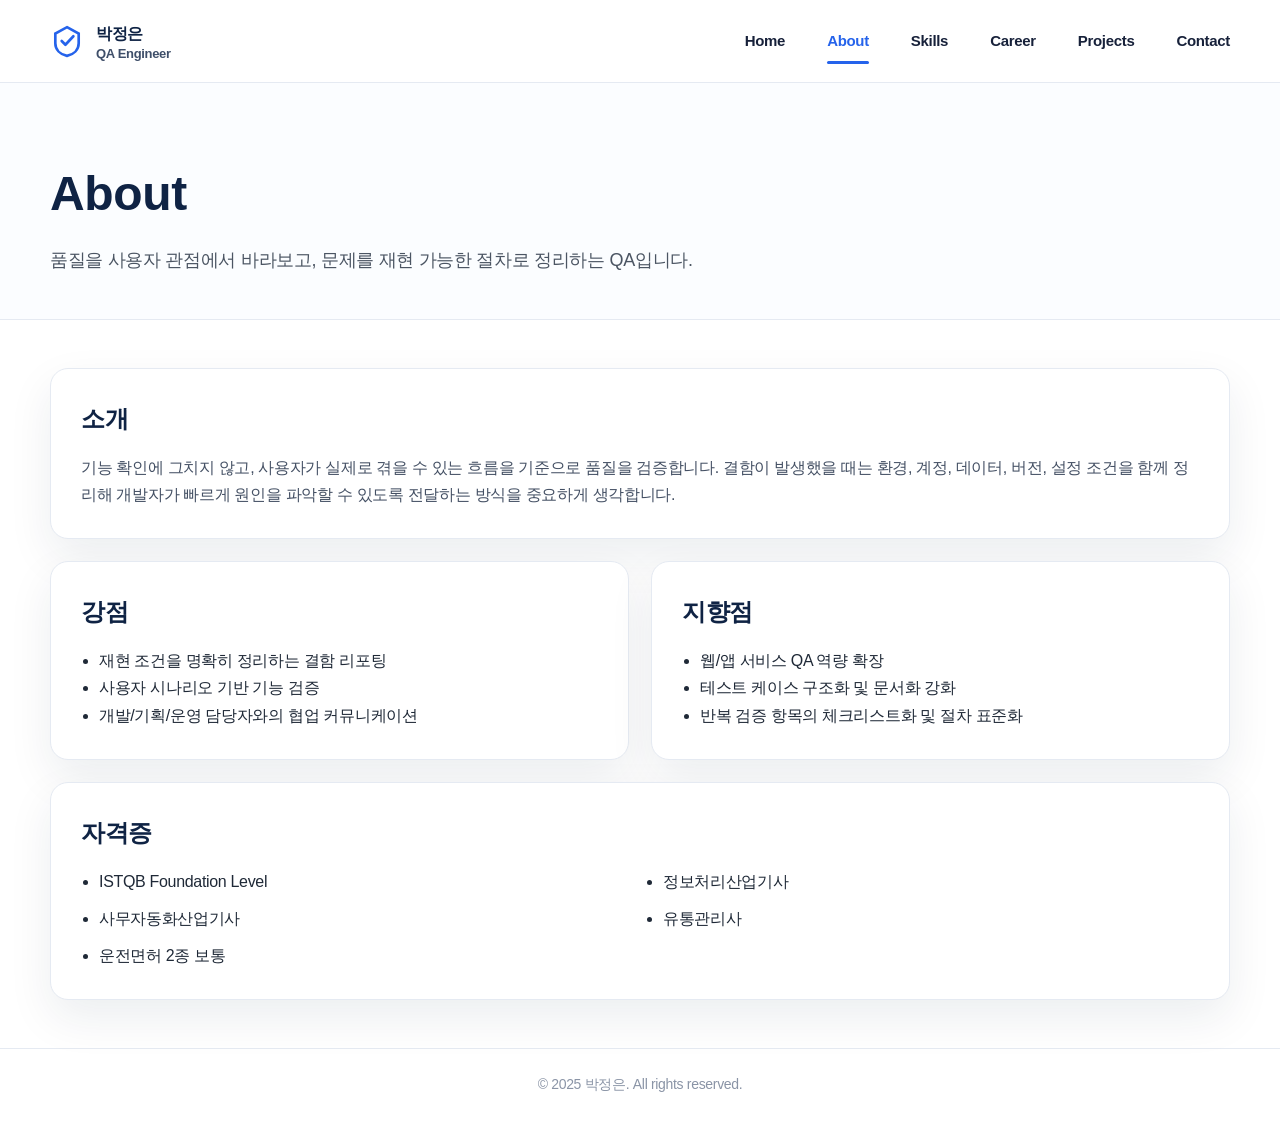
==== about.html @ ae26b0e9 "Add files via upload" ====
<!DOCTYPE html><html lang="ko"><head><meta charset="UTF-8"><meta name="viewport" content="width=device-width, initial-scale=1.0"><title>박정은 | QA Engineer Portfolio</title><link rel="icon" href="images/favicon.svg"><link rel="stylesheet" href="style.css"></head><body><header class="site-header"><div class="container nav-wrap"><a class="brand" href="index.html"><span class="brand-mark"></span><span>박정은<small>QA Engineer</small></span></a><nav class="menu"><a class="" href="index.html">Home</a><a class="active" href="about.html">About</a><a class="" href="skills.html">Skills</a><a class="" href="career.html">Career</a><a class="" href="projects.html">Projects</a><a class="" href="contact.html">Contact</a></nav></div></header><main><section class="page-hero"><div class="container"><h1>About</h1><p>품질을 사용자 관점에서 바라보고, 문제를 재현 가능한 절차로 정리하는 QA입니다.</p></div></section><section class="section"><div class="container"><div class="detail-grid"><article class="card detail-card full"><h2>소개</h2><p>기능 확인에 그치지 않고, 사용자가 실제로 겪을 수 있는 흐름을 기준으로 품질을 검증합니다. 결함이 발생했을 때는 환경, 계정, 데이터, 버전, 설정 조건을 함께 정리해 개발자가 빠르게 원인을 파악할 수 있도록 전달하는 방식을 중요하게 생각합니다.</p></article><article class="card detail-card"><h2>강점</h2><ul><li>재현 조건을 명확히 정리하는 결함 리포팅</li><li>사용자 시나리오 기반 기능 검증</li><li>개발/기획/운영 담당자와의 협업 커뮤니케이션</li></ul></article><article class="card detail-card"><h2>지향점</h2><ul><li>웹/앱 서비스 QA 역량 확장</li><li>테스트 케이스 구조화 및 문서화 강화</li><li>반복 검증 항목의 체크리스트화 및 절차 표준화</li></ul></article><article class="card detail-card full"><h2>자격증</h2><ul class="cert-list"><li>ISTQB Foundation Level</li><li>정보처리산업기사</li><li>사무자동화산업기사</li><li>유통관리사</li><li>운전면허 2종 보통</li></ul></article></div></div></section></main><footer class="footer">© 2025 박정은. All rights reserved.</footer></body></html>
---- style.css ----
:root{
  --navy:#0f2344;
  --blue:#2563eb;
  --blue-dark:#1746b2;
  --text:#1f2937;
  --muted:#667085;
  --line:#e5eaf2;
  --bg:#ffffff;
  --soft:#f7f9fc;
  --card:#ffffff;
  --shadow:0 18px 45px rgba(15,35,68,.08);
  --radius:18px;
}
*{box-sizing:border-box}
html{scroll-behavior:smooth}
body{margin:0;font-family:"Malgun Gothic","맑은 고딕",Arial,sans-serif;color:var(--text);background:var(--bg);line-height:1.7;letter-spacing:-.02em}
a{color:inherit;text-decoration:none}
img{max-width:100%;display:block}
.container{width:min(1180px,calc(100% - 48px));margin:0 auto}
.site-header{position:sticky;top:0;z-index:10;background:rgba(255,255,255,.92);backdrop-filter:blur(16px);border-bottom:1px solid var(--line)}
.nav-wrap{height:82px;display:flex;align-items:center;justify-content:space-between;gap:36px}
.brand{display:flex;align-items:center;gap:12px;font-weight:800;color:var(--navy)}
.brand-mark{width:34px;height:34px;background:url("images/favicon.svg") center/contain no-repeat;flex:none}
.brand small{display:block;font-size:13px;font-weight:700;color:var(--navy);opacity:.8;line-height:1.1}
.menu{display:flex;gap:42px;align-items:center;font-weight:700;font-size:15px;color:#1f2a44}
.menu a{position:relative;padding:28px 0;color:#17213a}
.menu a.active,.menu a:hover{color:var(--blue)}
.menu a.active::after,.menu a:hover::after{content:"";position:absolute;left:0;right:0;bottom:18px;height:3px;background:var(--blue);border-radius:99px}
.hero{padding:82px 0 72px;border-bottom:1px solid var(--line);background:linear-gradient(180deg,#fff 0%,#fbfdff 100%)}
.hero-grid{display:grid;grid-template-columns:.85fr 1.35fr;align-items:center;gap:54px}
.hero h1{margin:0 0 8px;font-size:78px;line-height:1.03;letter-spacing:-.06em;color:var(--navy)}
.hero .role{font-size:44px;font-weight:800;color:var(--blue);line-height:1.1;margin-bottom:28px;letter-spacing:-.04em}
.hero p{font-size:19px;color:#263247;margin:0 0 32px;max-width:500px;word-break:keep-all}
.btn{display:inline-flex;align-items:center;justify-content:center;min-width:178px;height:52px;border-radius:8px;border:1px solid var(--navy);font-weight:800;font-size:16px;transition:.2s}
.btn-primary{color:#fff;background:var(--blue);border-color:var(--blue);box-shadow:0 12px 24px rgba(37,99,235,.18)}
.btn-primary:hover{background:var(--blue-dark);border-color:var(--blue-dark)}
.btn-outline{color:var(--navy);background:#fff}
.btn-outline:hover{background:#f2f6fd;color:var(--blue);border-color:var(--blue)}
.hero-visual{padding:0}
.hero-visual img{width:100%;max-width:760px;margin-left:auto}
.section{padding:48px 0;border-bottom:1px solid var(--line)}
.section-title{font-size:30px;line-height:1.1;color:var(--navy);margin:0 0 28px;font-weight:800;position:relative;display:inline-block;letter-spacing:-.03em}
.section-title::after{content:"";display:block;width:48px;height:3px;background:var(--blue);border-radius:99px;margin-top:12px}
.card{background:var(--card);border:1px solid var(--line);border-radius:var(--radius);box-shadow:var(--shadow)}
.about-card{display:grid;grid-template-columns:170px 1fr;gap:36px;align-items:center;padding:36px 46px;width:min(920px,100%);margin:0 auto}
.about-icon{width:118px;height:118px;margin:auto;border-radius:24px;background:#f6f9fe;display:grid;place-items:center;color:var(--navy)}
.about-icon svg,.skill-icon svg{width:68px;height:68px;stroke:currentColor;fill:none;stroke-width:1.7;stroke-linecap:round;stroke-linejoin:round}
.about-card p{margin:0 0 24px;font-size:17px;color:#2d3748;word-break:keep-all}
.chips{display:flex;flex-wrap:wrap;gap:16px}
.chip{display:inline-flex;align-items:center;gap:8px;min-height:42px;padding:8px 20px;border:1px solid var(--line);border-radius:999px;background:#fff;color:var(--navy);font-weight:800}
.chip svg{width:22px;height:22px;stroke:var(--blue);fill:none;stroke-width:2}
.skills-grid{display:grid;grid-template-columns:repeat(6,1fr);gap:18px}
.skill-card{padding:30px 18px;text-align:center;min-height:230px;display:flex;flex-direction:column;align-items:center;justify-content:flex-start}
.skill-icon{width:76px;height:76px;border-radius:20px;display:grid;place-items:center;color:var(--navy);margin-bottom:16px;background:#fbfdff}
.skill-card h3{margin:0 0 10px;color:var(--navy);font-size:19px;line-height:1.3}
.skill-card p{margin:0;color:#4b5563;font-size:14.5px;word-break:keep-all}
.career-wrap{display:grid;grid-template-columns:130px 1fr;gap:30px;align-items:stretch;width:min(980px,100%);margin:0 auto}
.timeline{position:relative;padding-top:34px}
.timeline::before{content:"";position:absolute;left:64px;top:0;bottom:0;width:2px;background:#c8d5e7}
.dot{width:14px;height:14px;border:3px solid var(--blue);background:#fff;border-radius:50%;position:absolute;left:58px}
.dot.one{top:38px}.dot.two{top:150px}
.career-card{padding:0 34px}
.job{display:grid;grid-template-columns:1fr;gap:16px;padding:30px 0;border-bottom:1px solid var(--line)}
.job:last-child{border-bottom:0}
.job-left{display:flex;gap:18px;align-items:center;min-width:0}
.job-icon{width:62px;height:62px;border-radius:50%;display:grid;place-items:center;background:var(--navy);color:#fff;flex:none}
.job-icon.gray{background:#6b7280}.job-icon svg{width:34px;height:34px;stroke:currentColor;fill:none;stroke-width:1.8}
.job h3{margin:0 0 3px;font-size:20px;color:var(--navy);white-space:nowrap;letter-spacing:-0.03em;line-height:1.35}
.job .date{color:var(--blue);font-weight:800}
.job .company{color:#3d4658;font-weight:700;margin-left:6px}
.job ul,.project-card ul{margin:0;padding-left:22px;color:#2f3b4f}
.project-card li{line-height:1.65;margin-bottom:8px}
.job ul{padding-left:98px;max-width:100%;}
.projects-grid{display:grid;grid-template-columns:repeat(3,1fr);gap:20px}
.project-card{padding:22px 22px 24px;min-height:252px;display:flex;flex-direction:column}
.project-card h3{margin:0 0 16px;color:var(--navy);font-size:20px}
.project-head{display:flex;align-items:flex-start;justify-content:space-between;gap:18px;margin-bottom:16px}
.project-head .tags{display:flex;flex-wrap:wrap;gap:8px;flex:1;align-content:flex-start}
.project-card img{width:158px;max-width:100%;flex:0 0 158px;border-radius:12px;border:1px solid var(--line);background:#f8fafc;align-self:flex-start}
.tags{grid-column:1/-1;display:flex;gap:8px;flex-wrap:wrap;margin-top:2px}.tag{font-size:12px;padding:4px 9px;border-radius:999px;background:#eef4ff;color:#2563eb;font-weight:800}
.contact-card{display:grid;grid-template-columns:repeat(4,1fr);gap:0;padding:28px 24px;align-items:center}
.contact-item{display:grid;grid-template-columns:58px 1fr;gap:14px;align-items:center;padding:0 20px;border-right:1px solid var(--line);min-height:90px}.contact-item:last-child{border-right:0}
.contact-icon{width:54px;height:54px;border-radius:50%;background:#f1f6ff;display:grid;place-items:center;color:var(--navy)}.contact-icon svg{width:30px;height:30px;stroke:currentColor;fill:none;stroke-width:1.8}
.contact-item strong{display:block;color:var(--navy)}.contact-item span,.contact-item a{color:#4b5563;font-size:14px}
.footer{padding:24px 0;text-align:center;color:#8a94a6;font-size:14px}
.page-hero{padding:70px 0 44px;background:#fbfdff;border-bottom:1px solid var(--line)}.page-hero h1{font-size:48px;color:var(--navy);margin:0 0 10px}.page-hero p{font-size:18px;color:#4b5563;margin:0;max-width:760px;word-break:keep-all}
.detail-grid{display:grid;grid-template-columns:repeat(2,1fr);gap:22px}.detail-card{padding:30px}.detail-card h2{margin:0 0 14px;color:var(--navy)}.detail-card p{margin:0;color:#445064}.detail-card ul{margin:12px 0 0;padding-left:18px}.full{grid-column:1/-1}
.cert-list{display:grid;grid-template-columns:repeat(2,minmax(0,1fr));gap:10px 28px;margin-top:12px!important}
.cert-list li{line-height:1.7}
@media(max-width:720px){.cert-list{grid-template-columns:1fr}}

@media(max-width:1024px){.hero-grid{grid-template-columns:1fr;gap:34px}.hero-visual img{margin:0 auto;max-width:760px}.skills-grid{grid-template-columns:repeat(3,1fr)}.projects-grid{grid-template-columns:1fr}.contact-card{grid-template-columns:repeat(2,1fr)}.contact-item:nth-child(2){border-right:0}.contact-item{border-bottom:1px solid var(--line);padding:18px 20px}.contact-item:nth-child(n+3){border-bottom:0}.menu{gap:22px}.hero h1{font-size:62px}}

@media(max-width:980px){.career-card{padding:0 24px}}
@media(max-width:720px){.job ul{padding-left:18px}.container{width:min(100% - 28px,1180px)}.nav-wrap{height:auto;min-height:76px;align-items:flex-start;flex-direction:column;padding:16px 0}.menu{width:100%;overflow-x:auto;gap:22px;font-size:14px}.menu a{padding:8px 0 14px}.menu a.active::after,.menu a:hover::after{bottom:6px}.hero{padding:54px 0}.hero h1{font-size:54px}.hero .role{font-size:34px}.hero p{font-size:16px}.about-card{grid-template-columns:1fr;padding:28px}.skills-grid{grid-template-columns:1fr}.career-wrap{grid-template-columns:1fr}.timeline{display:none}.job{grid-template-columns:1fr}.contact-card{grid-template-columns:1fr}.contact-item{border-right:0!important;border-bottom:1px solid var(--line)!important}.contact-item:last-child{border-bottom:0!important}.detail-grid{grid-template-columns:1fr}.project-card{grid-template-columns:1fr}.project-head{flex-direction:column;gap:12px}.project-card img{width:100%;max-width:220px}}
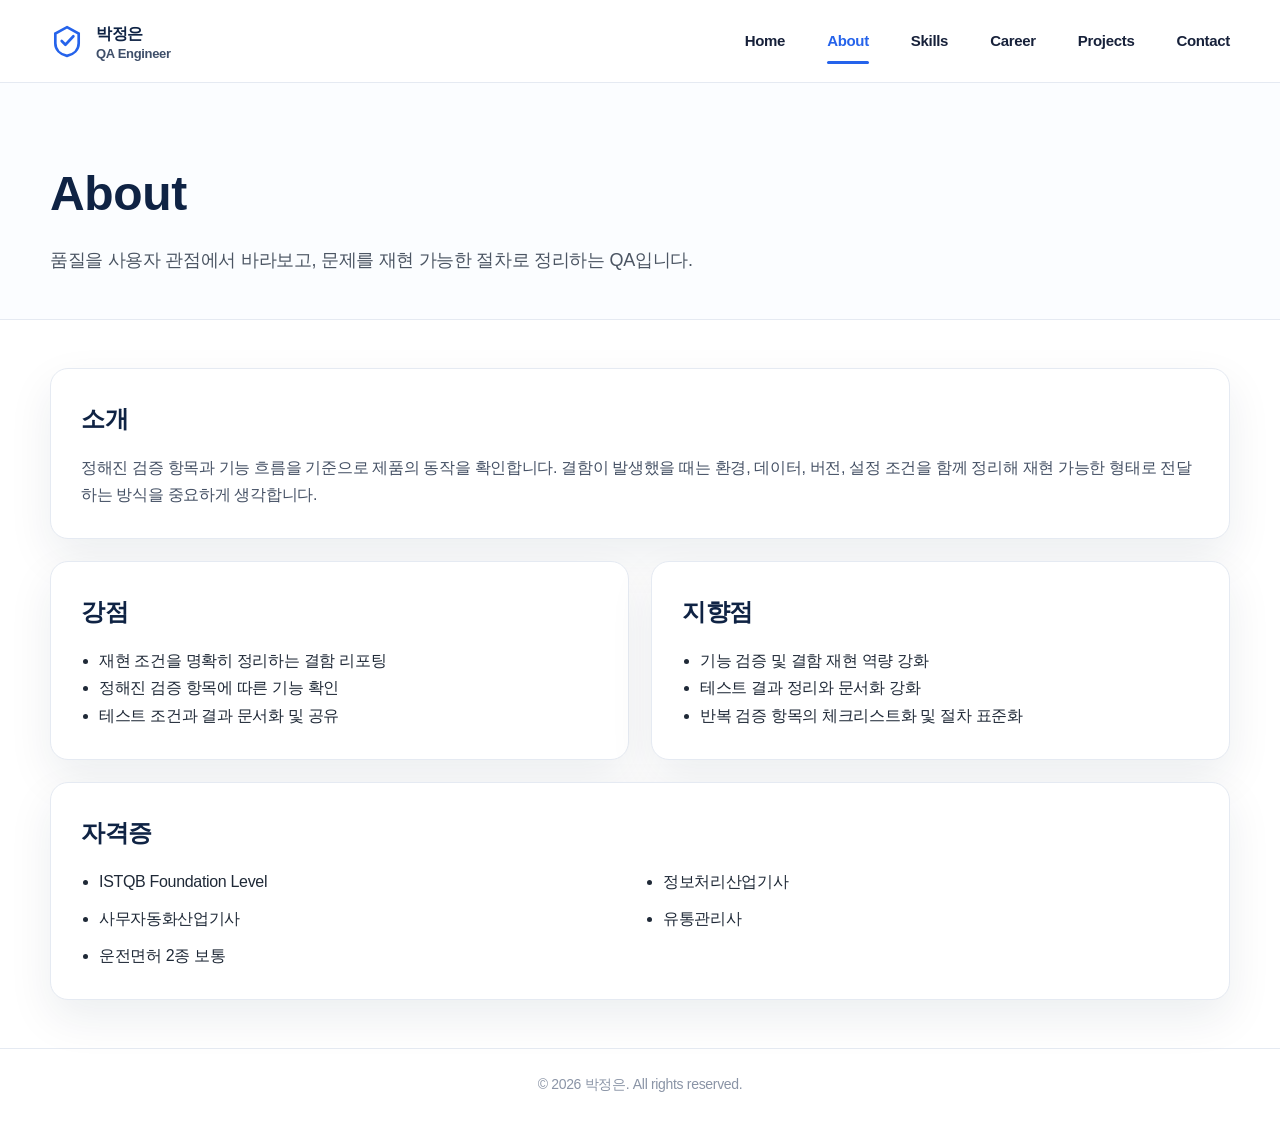
==== commit 5257d5d3: "QA 포트폴리오 개인정보 및 경력 문구 정리" ====
--- a/about.html
+++ b/about.html
@@ -1 +1 @@
-<!DOCTYPE html><html lang="ko"><head><meta charset="UTF-8"><meta name="viewport" content="width=device-width, initial-scale=1.0"><title>박정은 | QA Engineer Portfolio</title><link rel="icon" href="images/favicon.svg"><link rel="stylesheet" href="style.css"></head><body><header class="site-header"><div class="container nav-wrap"><a class="brand" href="index.html"><span class="brand-mark"></span><span>박정은<small>QA Engineer</small></span></a><nav class="menu"><a class="" href="index.html">Home</a><a class="active" href="about.html">About</a><a class="" href="skills.html">Skills</a><a class="" href="career.html">Career</a><a class="" href="projects.html">Projects</a><a class="" href="contact.html">Contact</a></nav></div></header><main><section class="page-hero"><div class="container"><h1>About</h1><p>품질을 사용자 관점에서 바라보고, 문제를 재현 가능한 절차로 정리하는 QA입니다.</p></div></section><section class="section"><div class="container"><div class="detail-grid"><article class="card detail-card full"><h2>소개</h2><p>기능 확인에 그치지 않고, 사용자가 실제로 겪을 수 있는 흐름을 기준으로 품질을 검증합니다. 결함이 발생했을 때는 환경, 계정, 데이터, 버전, 설정 조건을 함께 정리해 개발자가 빠르게 원인을 파악할 수 있도록 전달하는 방식을 중요하게 생각합니다.</p></article><article class="card detail-card"><h2>강점</h2><ul><li>재현 조건을 명확히 정리하는 결함 리포팅</li><li>사용자 시나리오 기반 기능 검증</li><li>개발/기획/운영 담당자와의 협업 커뮤니케이션</li></ul></article><article class="card detail-card"><h2>지향점</h2><ul><li>웹/앱 서비스 QA 역량 확장</li><li>테스트 케이스 구조화 및 문서화 강화</li><li>반복 검증 항목의 체크리스트화 및 절차 표준화</li></ul></article><article class="card detail-card full"><h2>자격증</h2><ul class="cert-list"><li>ISTQB Foundation Level</li><li>정보처리산업기사</li><li>사무자동화산업기사</li><li>유통관리사</li><li>운전면허 2종 보통</li></ul></article></div></div></section></main><footer class="footer">© 2025 박정은. All rights reserved.</footer></body></html>+<!DOCTYPE html><html lang="ko"><head><meta charset="UTF-8"><meta name="viewport" content="width=device-width, initial-scale=1.0"><title>박정은 | QA Engineer Portfolio</title><link rel="icon" href="images/favicon.svg"><link rel="stylesheet" href="style.css"></head><body><header class="site-header"><div class="container nav-wrap"><a class="brand" href="index.html"><span class="brand-mark"></span><span>박정은<small>QA Engineer</small></span></a><nav class="menu"><a class="" href="index.html">Home</a><a class="active" href="about.html">About</a><a class="" href="skills.html">Skills</a><a class="" href="career.html">Career</a><a class="" href="projects.html">Projects</a><a class="" href="contact.html">Contact</a></nav></div></header><main><section class="page-hero"><div class="container"><h1>About</h1><p>품질을 사용자 관점에서 바라보고, 문제를 재현 가능한 절차로 정리하는 QA입니다.</p></div></section><section class="section"><div class="container"><div class="detail-grid"><article class="card detail-card full"><h2>소개</h2><p>정해진 검증 항목과 기능 흐름을 기준으로 제품의 동작을 확인합니다. 결함이 발생했을 때는 환경, 데이터, 버전, 설정 조건을 함께 정리해 재현 가능한 형태로 전달하는 방식을 중요하게 생각합니다.</p></article><article class="card detail-card"><h2>강점</h2><ul><li>재현 조건을 명확히 정리하는 결함 리포팅</li><li>정해진 검증 항목에 따른 기능 확인</li><li>테스트 조건과 결과 문서화 및 공유</li></ul></article><article class="card detail-card"><h2>지향점</h2><ul><li>기능 검증 및 결함 재현 역량 강화</li><li>테스트 결과 정리와 문서화 강화</li><li>반복 검증 항목의 체크리스트화 및 절차 표준화</li></ul></article><article class="card detail-card full"><h2>자격증</h2><ul class="cert-list"><li>ISTQB Foundation Level</li><li>정보처리산업기사</li><li>사무자동화산업기사</li><li>유통관리사</li><li>운전면허 2종 보통</li></ul></article></div></div></section></main><footer class="footer">© 2026 박정은. All rights reserved.</footer></body></html>
--- a/style.css
+++ b/style.css
@@ -78,7 +78,7 @@
 .project-head .tags{display:flex;flex-wrap:wrap;gap:8px;flex:1;align-content:flex-start}
 .project-card img{width:158px;max-width:100%;flex:0 0 158px;border-radius:12px;border:1px solid var(--line);background:#f8fafc;align-self:flex-start}
 .tags{grid-column:1/-1;display:flex;gap:8px;flex-wrap:wrap;margin-top:2px}.tag{font-size:12px;padding:4px 9px;border-radius:999px;background:#eef4ff;color:#2563eb;font-weight:800}
-.contact-card{display:grid;grid-template-columns:repeat(4,1fr);gap:0;padding:28px 24px;align-items:center}
+.contact-card{display:grid;grid-template-columns:repeat(2,1fr);gap:0;padding:28px 24px;align-items:center}
 .contact-item{display:grid;grid-template-columns:58px 1fr;gap:14px;align-items:center;padding:0 20px;border-right:1px solid var(--line);min-height:90px}.contact-item:last-child{border-right:0}
 .contact-icon{width:54px;height:54px;border-radius:50%;background:#f1f6ff;display:grid;place-items:center;color:var(--navy)}.contact-icon svg{width:30px;height:30px;stroke:currentColor;fill:none;stroke-width:1.8}
 .contact-item strong{display:block;color:var(--navy)}.contact-item span,.contact-item a{color:#4b5563;font-size:14px}
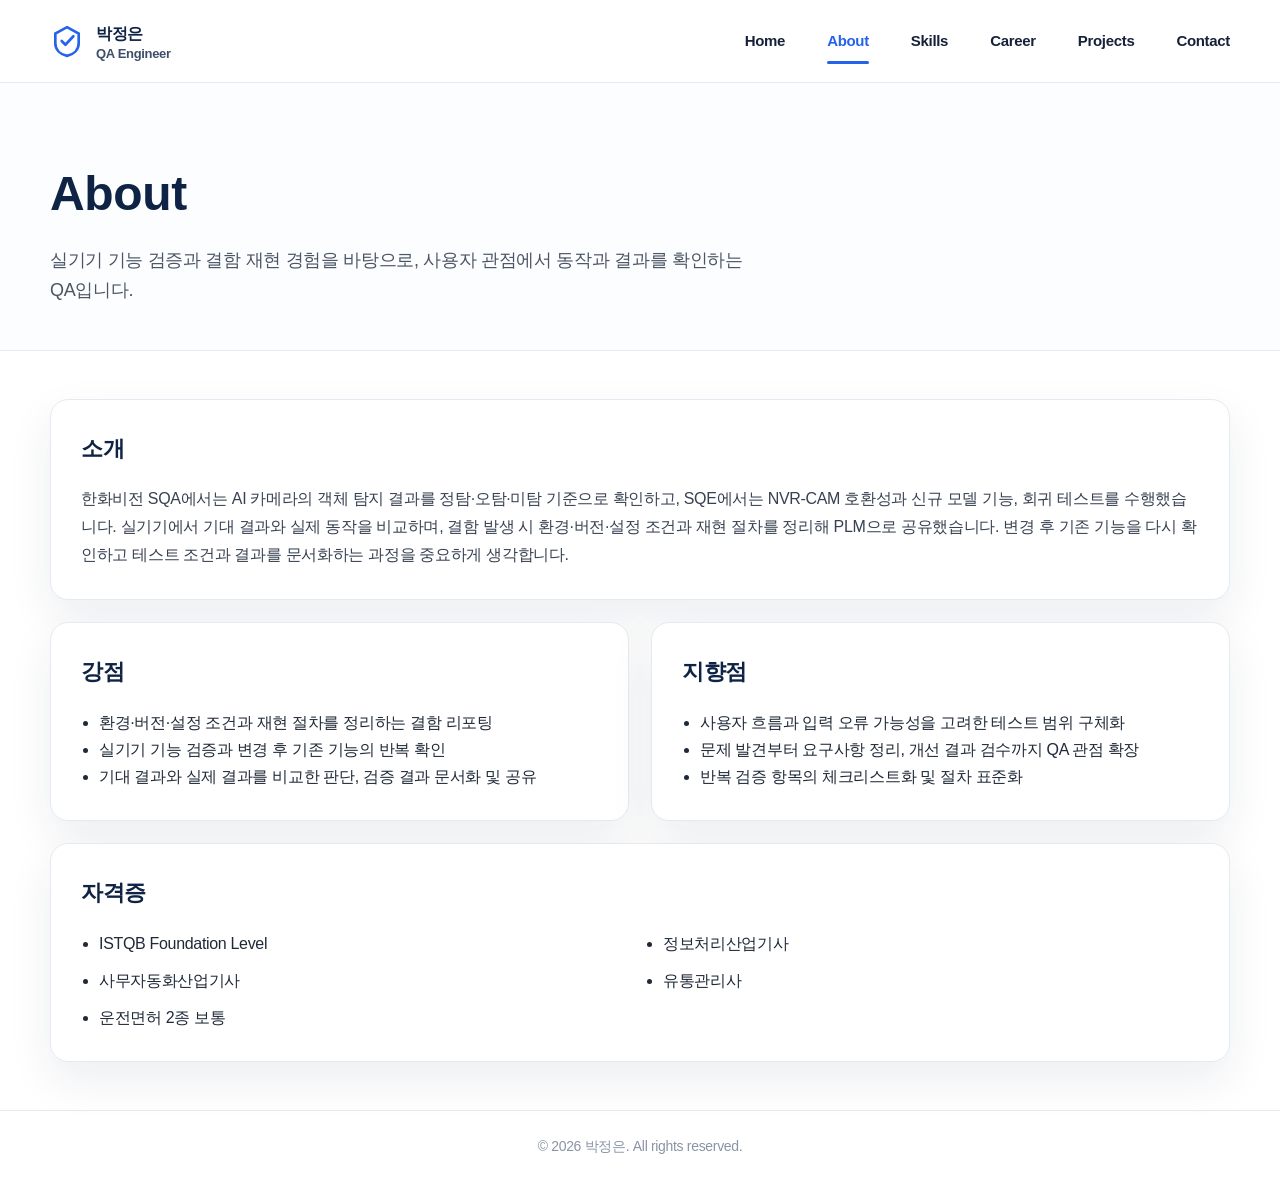
==== commit 1762de95: "Refresh QA portfolio content and layout" ====
--- a/about.html
+++ b/about.html
@@ -1 +1 @@
-<!DOCTYPE html><html lang="ko"><head><meta charset="UTF-8"><meta name="viewport" content="width=device-width, initial-scale=1.0"><title>박정은 | QA Engineer Portfolio</title><link rel="icon" href="images/favicon.svg"><link rel="stylesheet" href="style.css"></head><body><header class="site-header"><div class="container nav-wrap"><a class="brand" href="index.html"><span class="brand-mark"></span><span>박정은<small>QA Engineer</small></span></a><nav class="menu"><a class="" href="index.html">Home</a><a class="active" href="about.html">About</a><a class="" href="skills.html">Skills</a><a class="" href="career.html">Career</a><a class="" href="projects.html">Projects</a><a class="" href="contact.html">Contact</a></nav></div></header><main><section class="page-hero"><div class="container"><h1>About</h1><p>품질을 사용자 관점에서 바라보고, 문제를 재현 가능한 절차로 정리하는 QA입니다.</p></div></section><section class="section"><div class="container"><div class="detail-grid"><article class="card detail-card full"><h2>소개</h2><p>정해진 검증 항목과 기능 흐름을 기준으로 제품의 동작을 확인합니다. 결함이 발생했을 때는 환경, 데이터, 버전, 설정 조건을 함께 정리해 재현 가능한 형태로 전달하는 방식을 중요하게 생각합니다.</p></article><article class="card detail-card"><h2>강점</h2><ul><li>재현 조건을 명확히 정리하는 결함 리포팅</li><li>정해진 검증 항목에 따른 기능 확인</li><li>테스트 조건과 결과 문서화 및 공유</li></ul></article><article class="card detail-card"><h2>지향점</h2><ul><li>기능 검증 및 결함 재현 역량 강화</li><li>테스트 결과 정리와 문서화 강화</li><li>반복 검증 항목의 체크리스트화 및 절차 표준화</li></ul></article><article class="card detail-card full"><h2>자격증</h2><ul class="cert-list"><li>ISTQB Foundation Level</li><li>정보처리산업기사</li><li>사무자동화산업기사</li><li>유통관리사</li><li>운전면허 2종 보통</li></ul></article></div></div></section></main><footer class="footer">© 2026 박정은. All rights reserved.</footer></body></html>+<!DOCTYPE html><html lang="ko"><head><meta charset="UTF-8"><meta name="viewport" content="width=device-width, initial-scale=1.0"><title>About | 박정은 QA Portfolio</title><link rel="icon" href="images/favicon.svg"><link rel="stylesheet" href="style.css"></head><body><header class="site-header"><div class="container nav-wrap"><a class="brand" href="index.html"><span class="brand-mark"></span><span>박정은<small>QA Engineer</small></span></a><nav class="menu"><a class="" href="index.html">Home</a><a class="active" href="about.html">About</a><a class="" href="skills.html">Skills</a><a class="" href="career.html">Career</a><a class="" href="projects.html">Projects</a><a class="" href="contact.html">Contact</a></nav></div></header><main><section class="page-hero"><div class="container"><h1>About</h1><p>실기기 기능 검증과 결함 재현 경험을 바탕으로, 사용자 관점에서 동작과 결과를 확인하는 QA입니다.</p></div></section><section class="section"><div class="container"><div class="detail-grid"><article class="card detail-card full"><h2>소개</h2><p>한화비전 SQA에서는 AI 카메라의 객체 탐지 결과를 정탐·오탐·미탐 기준으로 확인하고, SQE에서는 NVR-CAM 호환성과 신규 모델 기능, 회귀 테스트를 수행했습니다. 실기기에서 기대 결과와 실제 동작을 비교하며, 결함 발생 시 환경·버전·설정 조건과 재현 절차를 정리해 PLM으로 공유했습니다. 변경 후 기존 기능을 다시 확인하고 테스트 조건과 결과를 문서화하는 과정을 중요하게 생각합니다.</p></article><article class="card detail-card"><h2>강점</h2><ul><li>환경·버전·설정 조건과 재현 절차를 정리하는 결함 리포팅</li><li>실기기 기능 검증과 변경 후 기존 기능의 반복 확인</li><li>기대 결과와 실제 결과를 비교한 판단, 검증 결과 문서화 및 공유</li></ul></article><article class="card detail-card"><h2>지향점</h2><ul><li>사용자 흐름과 입력 오류 가능성을 고려한 테스트 범위 구체화</li><li>문제 발견부터 요구사항 정리, 개선 결과 검수까지 QA 관점 확장</li><li>반복 검증 항목의 체크리스트화 및 절차 표준화</li></ul></article><article class="card detail-card full"><h2>자격증</h2><ul class="cert-list"><li>ISTQB Foundation Level</li><li>정보처리산업기사</li><li>사무자동화산업기사</li><li>유통관리사</li><li>운전면허 2종 보통</li></ul></article></div></div></section></main><footer class="footer">© 2026 박정은. All rights reserved.</footer></body></html>
--- a/style.css
+++ b/style.css
@@ -38,6 +38,16 @@
 .btn-outline:hover{background:#f2f6fd;color:var(--blue);border-color:var(--blue)}
 .hero-visual{padding:0}
 .hero-visual img{width:100%;max-width:760px;margin-left:auto}
+#home.hero{background:#fff;padding:28px 0 72px}
+#home .hero-grid{grid-template-columns:minmax(0,1fr) minmax(0,500px);align-items:center;gap:64px}
+#home .hero-grid>div{min-width:0}
+#home .hero-grid>div>p{margin-bottom:0}
+#home .qa-review-visual{position:relative;margin:0;min-width:0;align-self:center}
+#home .qa-review-visual img{display:block;width:100%;height:auto;max-width:none;max-height:none;object-fit:contain}
+#home .qa-review-visual figcaption{position:absolute;top:100%;left:0;width:100%;margin-top:10px;text-align:center}
+#home .qa-review-original{display:inline-block;padding:8px 4px;color:var(--blue);font-size:14px;font-weight:700;text-decoration:underline;text-underline-offset:4px;overflow-wrap:anywhere}
+@media(max-width:1024px){#home .hero-grid{grid-template-columns:minmax(0,1fr);gap:24px}#home .qa-review-visual{width:100%;max-width:500px;margin:0 auto}}
+@media(max-width:720px){#home.hero{padding:32px 0 72px}}
 .section{padding:48px 0;border-bottom:1px solid var(--line)}
 .section-title{font-size:30px;line-height:1.1;color:var(--navy);margin:0 0 28px;font-weight:800;position:relative;display:inline-block;letter-spacing:-.03em}
 .section-title::after{content:"";display:block;width:48px;height:3px;background:var(--blue);border-radius:99px;margin-top:12px}
@@ -93,3 +103,77 @@
 
 @media(max-width:980px){.career-card{padding:0 24px}}
 @media(max-width:720px){.job ul{padding-left:18px}.container{width:min(100% - 28px,1180px)}.nav-wrap{height:auto;min-height:76px;align-items:flex-start;flex-direction:column;padding:16px 0}.menu{width:100%;overflow-x:auto;gap:22px;font-size:14px}.menu a{padding:8px 0 14px}.menu a.active::after,.menu a:hover::after{bottom:6px}.hero{padding:54px 0}.hero h1{font-size:54px}.hero .role{font-size:34px}.hero p{font-size:16px}.about-card{grid-template-columns:1fr;padding:28px}.skills-grid{grid-template-columns:1fr}.career-wrap{grid-template-columns:1fr}.timeline{display:none}.job{grid-template-columns:1fr}.contact-card{grid-template-columns:1fr}.contact-item{border-right:0!important;border-bottom:1px solid var(--line)!important}.contact-item:last-child{border-bottom:0!important}.detail-grid{grid-template-columns:1fr}.project-card{grid-template-columns:1fr}.project-head{flex-direction:column;gap:12px}.project-card img{width:100%;max-width:220px}}
+
+/* Mobile: prevent career headings from causing page-wide horizontal overflow */
+@media(max-width:720px){
+  .job h3{
+    white-space:normal;
+    overflow-wrap:anywhere;
+  }
+  .job-left>div{
+    min-width:0;
+  }
+}
+.project-summary{margin:0 0 12px;color:#4b5563;font-size:14px;line-height:1.55}.project-link{display:inline-flex;align-items:center;justify-content:center;align-self:flex-start;margin-top:auto;padding:10px 14px;border-radius:10px;background:var(--navy);color:#fff;text-decoration:none;font-size:14px;font-weight:700}.project-link:hover{background:var(--blue)}.project-phone-preview{width:118px!important;height:166px;object-fit:cover;object-position:top;flex:0 0 118px!important}.eyebrow{margin:0 0 12px;color:var(--blue);font-weight:800;letter-spacing:0}.case-hero{padding-bottom:48px}.case-hero-grid{display:grid;grid-template-columns:minmax(0,1.15fr) 320px;gap:42px;align-items:center}.hero-link{margin-top:18px}.case-hero-shot{display:flex;justify-content:center}.case-hero-shot img{width:240px;max-height:470px;object-fit:cover;object-position:top;border-radius:24px;border:1px solid var(--line);box-shadow:0 22px 45px rgba(15,23,42,.16);background:#fff}.detail-card h2{margin:0 0 18px;color:var(--navy);font-size:22px}.detail-card p{margin:0;color:#374151;line-height:1.75}.info-grid,.feature-grid,.entity-grid,.metric-grid,.migration-grid{display:grid;gap:14px}.info-grid{grid-template-columns:repeat(2,1fr)}.info-grid div,.feature-grid div,.entity-grid div,.metric-grid div,.migration-grid div,.timeline-list div,.bug-compare div{padding:14px;border:1px solid var(--line);border-radius:12px;background:#f8fafc}.info-grid .wide{grid-column:1/-1}.info-grid strong,.feature-grid strong,.entity-grid strong,.metric-grid strong,.migration-grid strong,.timeline-list strong,.bug-compare strong{display:block;color:var(--navy);margin-bottom:6px}.info-grid span,.feature-grid span,.entity-grid span,.migration-grid span,.timeline-list span,.bug-compare span{color:#4b5563;line-height:1.55}.feature-grid{grid-template-columns:repeat(2,1fr)}.entity-grid{grid-template-columns:repeat(4,1fr)}.metric-grid{grid-template-columns:repeat(5,1fr)}.metric-grid div{text-align:center}.metric-grid span{display:block;color:var(--blue);font-size:22px;font-weight:800}.case-list{margin:0;padding-left:22px;color:#374151;line-height:1.75}.note{margin-top:16px!important;color:#64748b!important}.table-wrap{width:100%;overflow-x:auto}.case-table{width:100%;border-collapse:collapse;min-width:680px}.case-table th,.case-table td{padding:12px 14px;border-bottom:1px solid var(--line);text-align:left;vertical-align:top}.case-table th{color:var(--navy);background:#f8fafc;font-size:14px}.case-table td{color:#374151;font-size:14px}.migration-grid{grid-template-columns:repeat(3,1fr);margin-bottom:16px}.timeline-list{display:grid;grid-template-columns:repeat(5,1fr);gap:12px}.bug-compare{display:grid;grid-template-columns:repeat(2,1fr);gap:14px;margin-top:18px}.screenshot-grid{display:grid;grid-template-columns:repeat(3,1fr);gap:18px}.screenshot-grid figure{margin:0}.phone-shot{display:block;width:100%;max-height:520px;object-fit:cover;object-position:top;border-radius:14px;border:1px solid var(--line);background:#fff}.screenshot-grid figcaption{margin-top:10px;color:var(--navy);font-weight:700;text-align:center;font-size:14px}
+@media(max-width:1024px){.case-hero-grid{grid-template-columns:1fr}.case-hero-shot{justify-content:flex-start}.entity-grid,.metric-grid,.timeline-list{grid-template-columns:repeat(2,1fr)}.screenshot-grid{grid-template-columns:repeat(2,1fr)}}
+@media(max-width:720px){.detail-grid{grid-template-columns:minmax(0,1fr)}.detail-grid>*{min-width:0}.detail-grid>.full{grid-column:auto}.case-hero-grid{gap:24px}.case-hero-shot img{width:190px;max-height:360px;border-radius:18px}.info-grid,.feature-grid,.entity-grid,.metric-grid,.migration-grid,.timeline-list,.bug-compare,.screenshot-grid{grid-template-columns:1fr}.phone-shot{max-height:360px}.case-table{min-width:560px}.project-link{width:100%}.project-phone-preview{width:100%!important;max-width:180px!important;height:230px;flex:auto!important}}
+
+
+
+/* Final renewal: readable cards, header-aligned career markers, full captures. */
+a:focus-visible,.table-wrap:focus-visible{outline:3px solid var(--blue);outline-offset:4px;border-radius:4px}
+.skills-grid{grid-template-columns:repeat(3,minmax(0,1fr))}
+.projects-grid{grid-template-columns:repeat(2,minmax(0,1fr))}
+.skill-card{min-height:210px}
+.project-card,.detail-card,.career-card,.job,.job-left,.project-head .tags{min-width:0}
+.project-card{gap:8px}
+.project-head{margin-bottom:8px}
+.project-card ul{margin-bottom:18px}
+.project-card img.project-phone-preview{height:auto;object-fit:contain;max-height:240px;flex-basis:108px!important}
+.hero p,.page-hero p,.detail-card,.job li{overflow-wrap:anywhere}
+.career-wrap{display:block;padding-left:56px}
+.career-card{--career-pad:34px;position:relative}
+.career-card::before{content:"";position:absolute;left:-28px;top:30px;bottom:30px;width:2px;background:#c8d5e7}
+.job-left{position:relative}
+.job-left::before{content:"";box-sizing:border-box;position:absolute;left:calc(-35px - var(--career-pad));top:50%;transform:translateY(-50%);width:14px;height:14px;border:3px solid var(--blue);border-radius:50%;background:#fff}
+.job h3{white-space:normal;overflow-wrap:anywhere}
+.qa-flow{display:grid;grid-template-columns:190px minmax(0,1fr);gap:16px 24px;margin:24px 0 0}
+.qa-flow dt{font-weight:700;color:var(--navy)}
+.qa-flow dd{margin:0;color:#374151}
+.case-hero-shot figure{margin:0}
+.case-hero-shot img{height:auto;max-height:none;object-fit:contain}
+.case-hero-shot figcaption{font-size:13px;text-align:center;color:var(--muted);margin-top:10px}
+.screenshot-grid{margin-top:24px}
+.phone-shot{width:100%;height:auto;max-height:none;object-fit:contain}
+.screenshot-grid figure{width:100%;max-width:240px;justify-self:center}
+.table-wrap{overscroll-behavior-x:contain}
+@media(max-width:1024px){.projects-grid{grid-template-columns:repeat(2,minmax(0,1fr))}}
+@media(max-width:980px){.career-card{--career-pad:24px}}
+@media(max-width:720px){
+ .skills-grid,.projects-grid{grid-template-columns:minmax(0,1fr)}
+ .menu{flex-wrap:wrap;overflow:visible;column-gap:22px;row-gap:0}
+ .menu a{flex:none;padding:8px 0 12px}
+ .nav-wrap{gap:12px}
+ .career-wrap{padding-left:0}
+ .career-card::before,.job-left::before{display:none}
+ .job-left{gap:12px}
+ .job-icon{width:48px;height:48px}
+ .job h3{font-size:18px}
+ .qa-flow{grid-template-columns:minmax(0,1fr);gap:8px}
+ .qa-flow dd{margin-bottom:16px}
+ .detail-card{padding:24px}
+ .case-hero-shot img{width:180px;max-height:none}
+ .project-card img.project-phone-preview{width:108px!important;max-width:108px!important;height:auto;max-height:none}
+ .page-hero h1{font-size:clamp(32px,10vw,48px);overflow-wrap:anywhere}
+ .screenshot-grid figure{max-width:220px}
+}
+@media(prefers-reduced-motion:reduce){html{scroll-behavior:auto}}
+.project-card.health-log-card{display:block;min-height:0;align-self:start}
+.health-log-card .health-log-layout{display:grid;grid-template-columns:minmax(0,1fr) 108px;gap:20px;align-items:start}
+.health-log-card .health-log-copy{min-width:0}
+.health-log-card .tags{display:flex;flex-wrap:wrap;gap:8px;margin-bottom:12px}
+.health-log-card .project-summary{margin:0 0 12px}
+.health-log-card ul{margin:0 0 16px}
+.health-log-card .project-link{margin-top:0}
+.project-card.health-log-card img.project-phone-preview{width:108px!important;max-width:100%!important;height:auto;max-height:none;object-fit:contain;align-self:start}
+@media(max-width:720px){.health-log-card .health-log-layout{grid-template-columns:minmax(0,1fr);gap:20px}.project-card.health-log-card img.project-phone-preview{width:108px!important;justify-self:start}}
